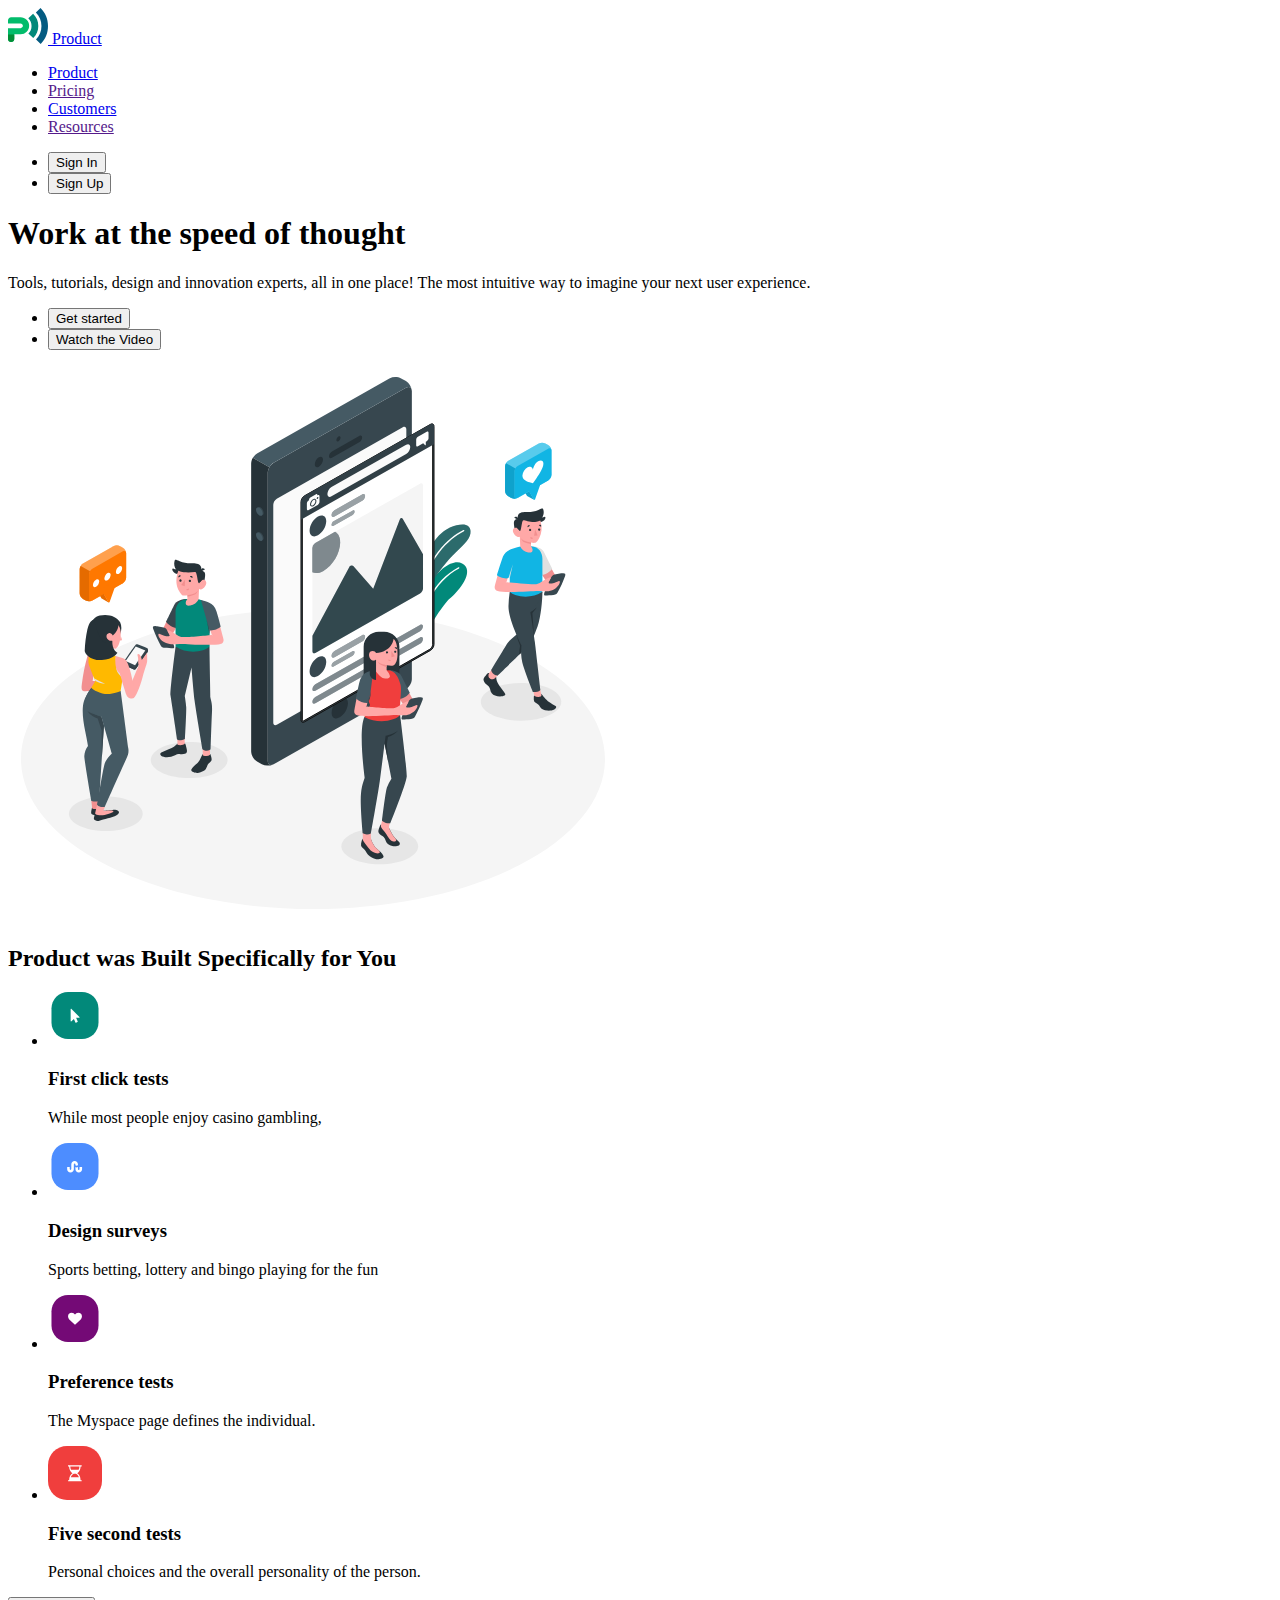
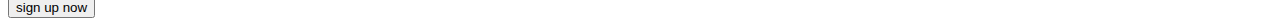
==== index.html @ b7b88cfc "add markup" ====
<!DOCTYPE html>
<html lang="en">
<head>
  <meta charset="UTF-8">
  <meta name="viewport" content="width=device-width, initial-scale=1.0">
  <title>Business promotion</title>
</head>
<body>
  <!-- HEADER -->
  <header>
    <a href="./index.html">
      <img src="./images/logo.svg" alt="Logo" width="40" height="36">
      Product
    </a>
    <nav>
      <ul>
        <li><a href="./index.html">Product</a></li>
        <li><a href="">Pricing</a></li>
        <li><a href="./customers.html">Customers</a></li>
        <li><a href="">Resources</a></li>
      </ul>
    </nav>
    <ul>
      <li><button type="button">Sign In</button></li>
      <li><button type="button">Sign Up</button></li>
    </ul>
  </header>

  <main>
    <!-- HERO SECTION  -->
    <section>
      <h1>Work at the speed of thought</h1>
      <p>Tools, tutorials, design and innovation experts, all in one place! The most intuitive way to imagine your next user experience.</p>
      <ul>
        <li><button type="button">Get started</button></li>
        <li><button type="button">Watch the Video</button></li>
      </ul>
      <img src="./images/hero-img.svg" alt="hero img" width="610" height="555">
    </section>

    <section>
      <h2>Product  was Built Specifically for You</h2>
      <ul>
        <li>
          <img src="./images/icon-1.svg" alt="icon-1" width="54" height="54">
          <h3>First click tests</h3>
          <p>While most people enjoy casino gambling,</p>
        </li>
        <li>
          <img src="./images/icon-2.svg" alt="icon-2" width="54" height="54">
          <h3>Design surveys</h3>
          <p>Sports betting, lottery and bingo playing for the fun</p>
        </li>
        <li>
          <img src="./images/icon-3.svg" alt="icon-3" width="54" height="54">
          <h3>Preference tests</h3>
          <p>The Myspace page defines the individual.</p>
        </li>
        <li>
          <img src="./images/icon-4.svg" alt="icon-4" width="54" height="54">
          <h3>Five second tests</h3>
          <p>Personal choices and the overall personality of the person. </p>
        </li>
      </ul>
      <button type="button">sign up now</button>
    </section>
  </main>

  <footer></footer>
</body>
</html>
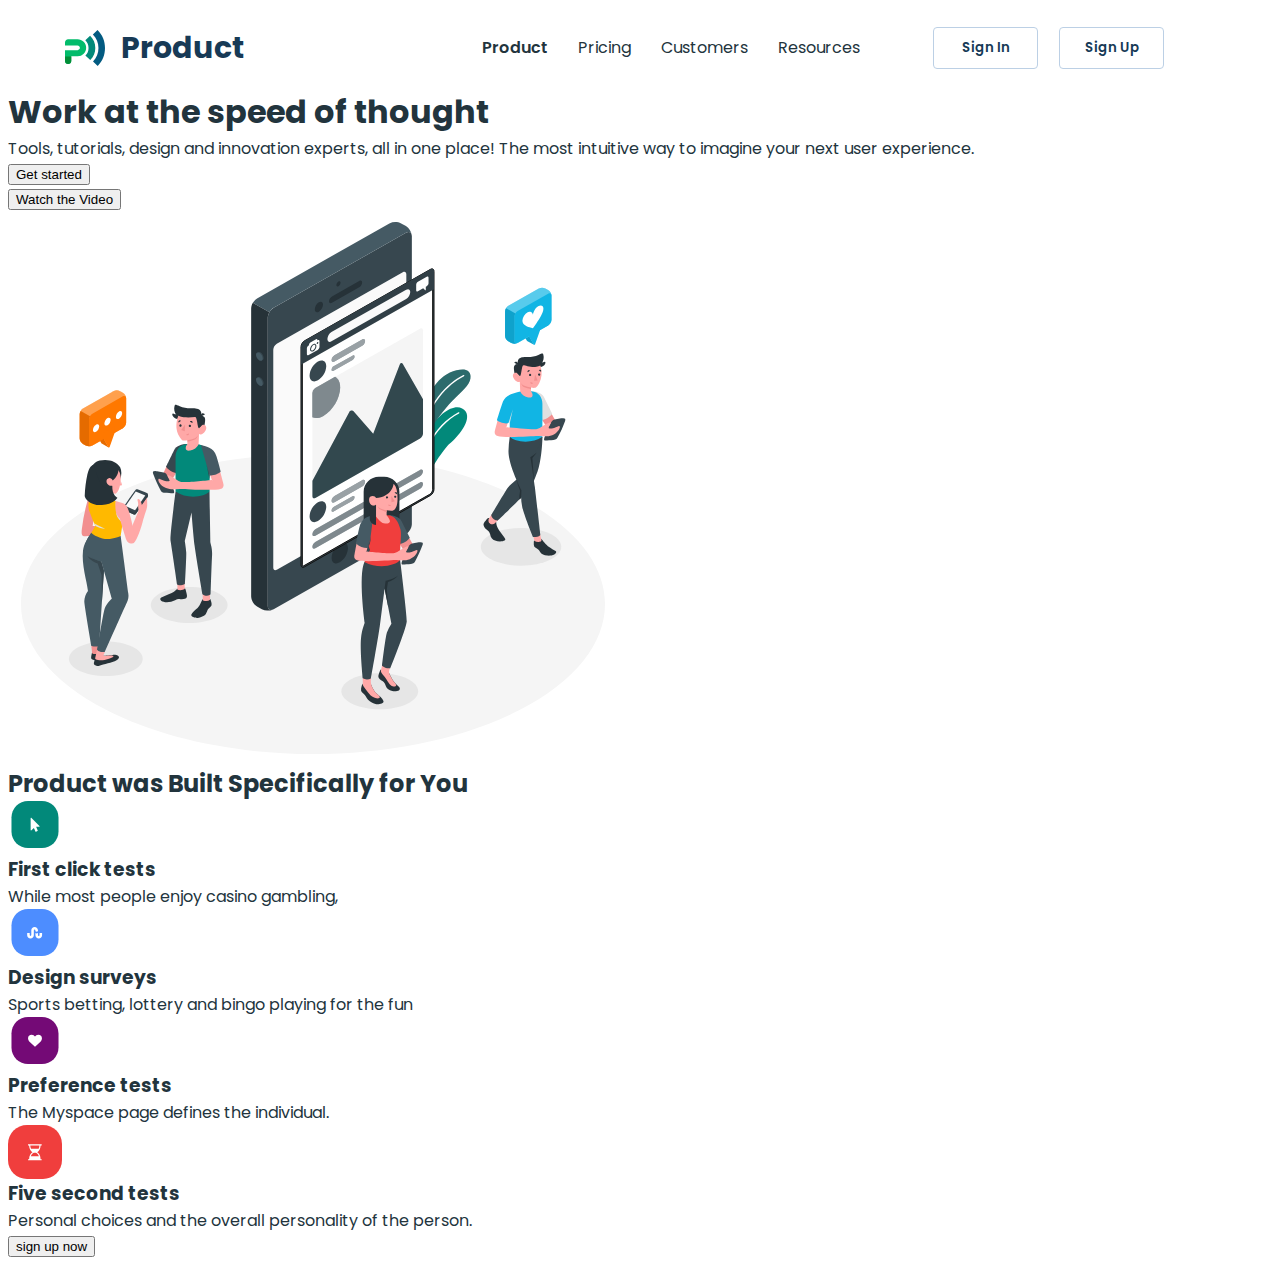
==== commit 20312553: "add header styles" ====
--- a/index.html
+++ b/index.html
@@ -1,36 +1,55 @@
 <!DOCTYPE html>
 <html lang="en">
+
 <head>
   <meta charset="UTF-8">
   <meta name="viewport" content="width=device-width, initial-scale=1.0">
   <title>Business promotion</title>
+  <link rel="stylesheet" href="https://cdnjs.cloudflare.com/ajax/libs/modern-normalize/3.0.1/modern-normalize.min.css"
+    integrity="sha512-q6WgHqiHlKyOqslT/lgBgodhd03Wp4BEqKeW6nNtlOY4quzyG3VoQKFrieaCeSnuVseNKRGpGeDU3qPmabCANg=="
+    crossorigin="anonymous" referrerpolicy="no-referrer" />
+  <link rel="preconnect" href="https://fonts.googleapis.com">
+  <link rel="preconnect" href="https://fonts.gstatic.com" crossorigin>
+  <link
+    href="https://fonts.googleapis.com/css2?family=Inter:ital,opsz,wght@0,14..32,100..900;1,14..32,100..900&family=Montserrat:ital,wght@0,100..900;1,100..900&family=Poppins:wght@400;500;600;700&family=Roboto:ital,wght@400;500;700;900&display=swap"
+    rel="stylesheet">
+  <link rel="stylesheet" href="./css/styles.css">
 </head>
+
 <body>
   <!-- HEADER -->
-  <header>
-    <a href="./index.html">
-      <img src="./images/logo.svg" alt="Logo" width="40" height="36">
-      Product
-    </a>
-    <nav>
-      <ul>
-        <li><a href="./index.html">Product</a></li>
-        <li><a href="">Pricing</a></li>
-        <li><a href="./customers.html">Customers</a></li>
-        <li><a href="">Resources</a></li>
+  <header  class="header">
+    <div class="container header-container">
+      <a class="header-logo" href="./index.html">
+        <img src="./images/logo.svg" alt="Logo" width="40" height="36">
+        Product
+      </a>
+      <nav class="header-nav">
+
+        <ul class="header-nav-list">
+          <li class="header-nav-item"><a class="header-nav-link current" href="./index.html">Product</a></li>
+          <li class="header-nav-item"><a class="header-nav-link" href="">Pricing</a></li>
+          <li class="header-nav-item"><a class="header-nav-link" href="./customers.html">Customers</a></li>
+          <li class="header-nav-item"><a class="header-nav-link" href="">Resources</a></li>
+        </ul>
+
+      </nav>
+
+      <ul class="header-btn-list">
+        <li class="header-btn-item"><button class="header-btn" type="button">Sign In</button></li>
+        <li class="header-btn-item"><button class="header-btn" type="button">Sign Up</button></li>
       </ul>
-    </nav>
-    <ul>
-      <li><button type="button">Sign In</button></li>
-      <li><button type="button">Sign Up</button></li>
-    </ul>
+
+    </div>
   </header>
 
   <main>
     <!-- HERO SECTION  -->
+
     <section>
       <h1>Work at the speed of thought</h1>
-      <p>Tools, tutorials, design and innovation experts, all in one place! The most intuitive way to imagine your next user experience.</p>
+      <p>Tools, tutorials, design and innovation experts, all in one place! The most intuitive way to imagine your next
+        user experience.</p>
       <ul>
         <li><button type="button">Get started</button></li>
         <li><button type="button">Watch the Video</button></li>
@@ -38,8 +57,9 @@
       <img src="./images/hero-img.svg" alt="hero img" width="610" height="555">
     </section>
 
+
     <section>
-      <h2>Product  was Built Specifically for You</h2>
+      <h2>Product was Built Specifically for You</h2>
       <ul>
         <li>
           <img src="./images/icon-1.svg" alt="icon-1" width="54" height="54">
@@ -68,4 +88,5 @@
 
   <footer></footer>
 </body>
+
 </html>--- a/css/styles.css
+++ b/css/styles.css
@@ -0,0 +1,103 @@
+body {
+        font-family: "Poppins", sans-serif;
+        color: #22343d;
+        background-color: #fff;
+}
+
+ul,
+ol {
+        list-style: none;
+        padding-left: 0;
+        margin: 0;
+}
+
+a {
+        text-decoration: none;
+        color: inherit;
+}
+
+h1,
+h2,
+h3,
+h4,
+h5,
+h6,
+p {
+        margin: 0;
+}
+
+button {
+        cursor: pointer;
+}
+
+img {
+        display: block;
+}
+
+.container {
+        width: 1150px;
+        padding: 0 20px;
+        margin: 0 auto;
+}
+
+/* HEADER  */
+
+.header {
+}
+
+.header-container {
+        display: flex;
+        align-items: center;
+}
+.header-logo {
+        display: flex;
+        align-items: center;
+        gap: 16px;
+        margin-right: 237px;
+        font-weight: 700;
+        font-size: 30px;
+        line-height: 0.93;
+        color: #173a56;
+}
+.header-nav {
+        margin-right: 73px;
+}
+.header-nav-list {
+        display: flex;
+        gap: 30px;
+}
+.header-nav-item {
+}
+.header-nav-link {
+        display: block;
+        padding: 26px 0;
+        line-height: 1.75;
+        color: #22343d;
+}
+.current {
+        font-weight: 600;
+}
+.header-btn-list {
+        display: flex;
+        gap: 21px;
+}
+.header-btn-item {
+}
+.header-btn {
+        border: 1px solid #bcd0e5;
+        border-radius: 4px;
+        min-width: 105px;
+        height: 42px;
+        font-family: inherit;
+        font-weight: 600;
+        text-align: center;
+        color: #173a56;
+        background-color: transparent;
+}
+
+.header-btn:hover,
+.header-btn:focus {
+        color: #fff;
+        background-color: #02897a;
+        border: none;
+}
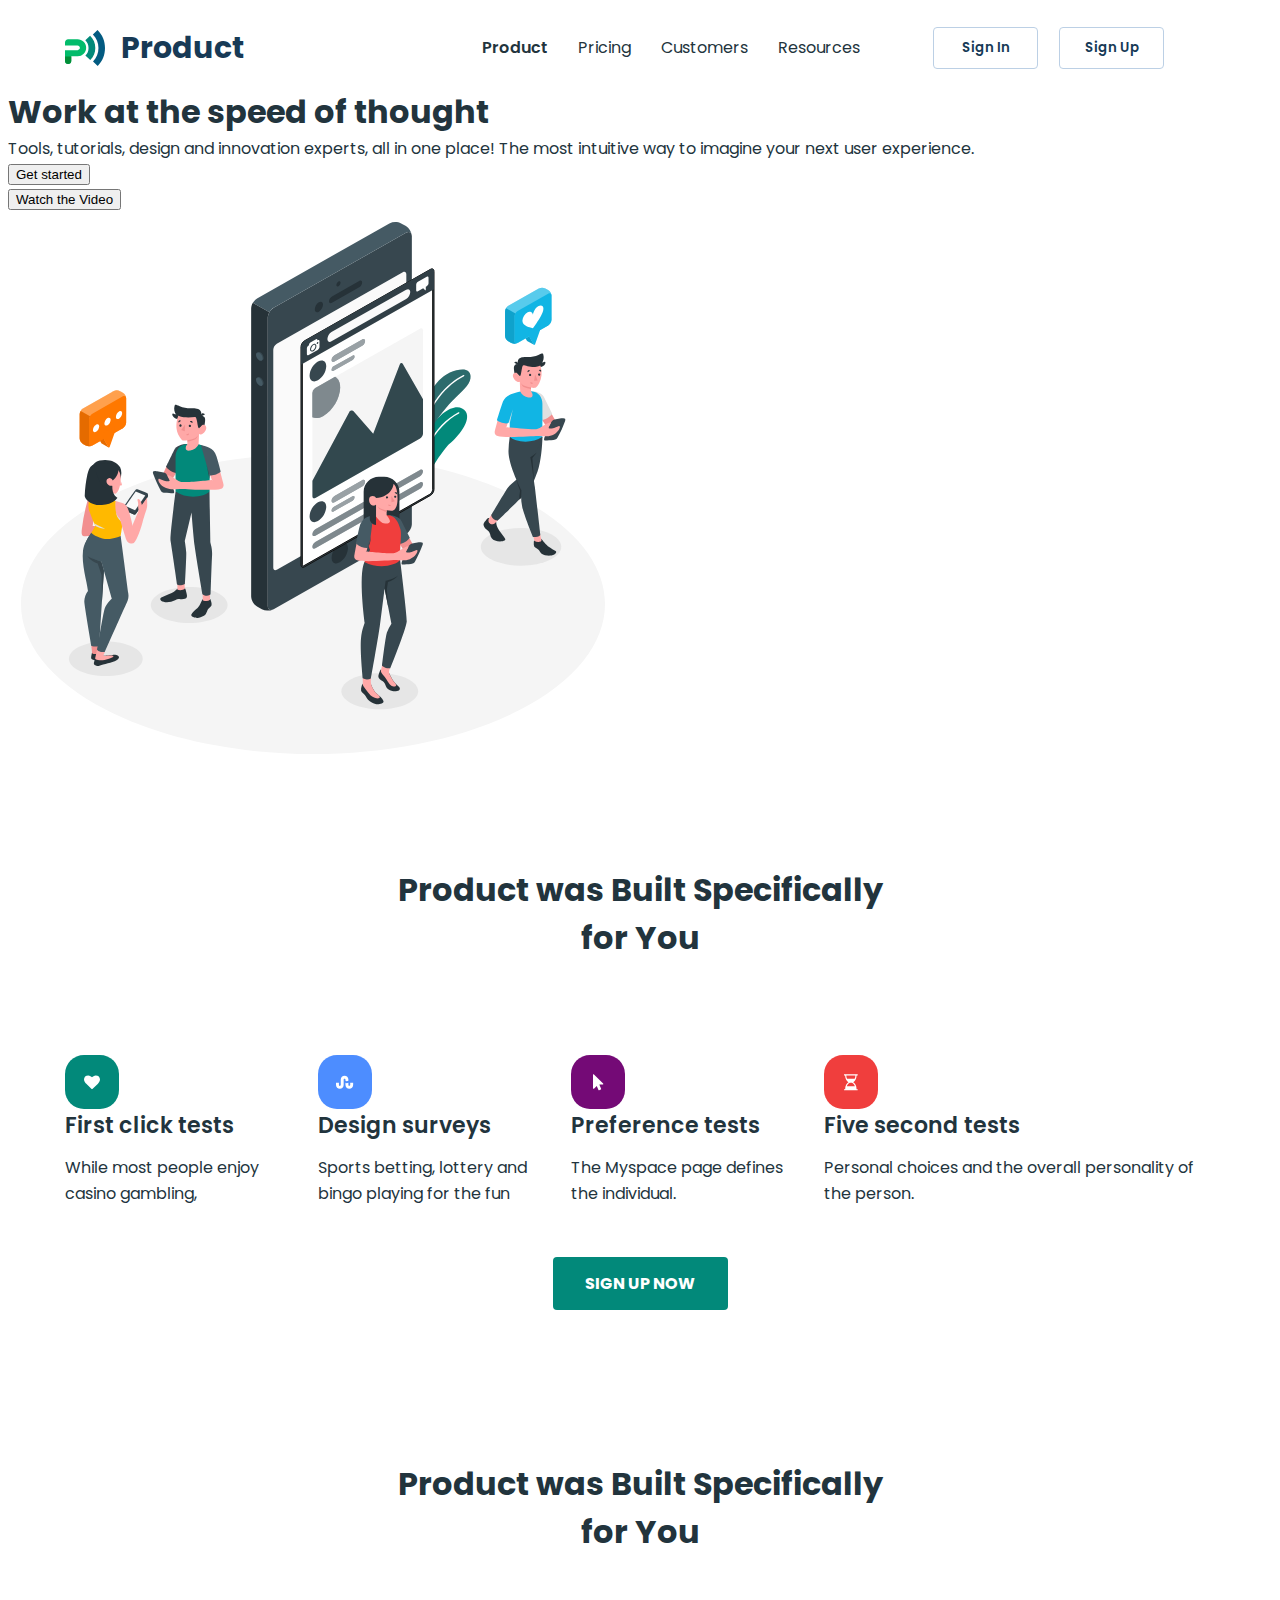
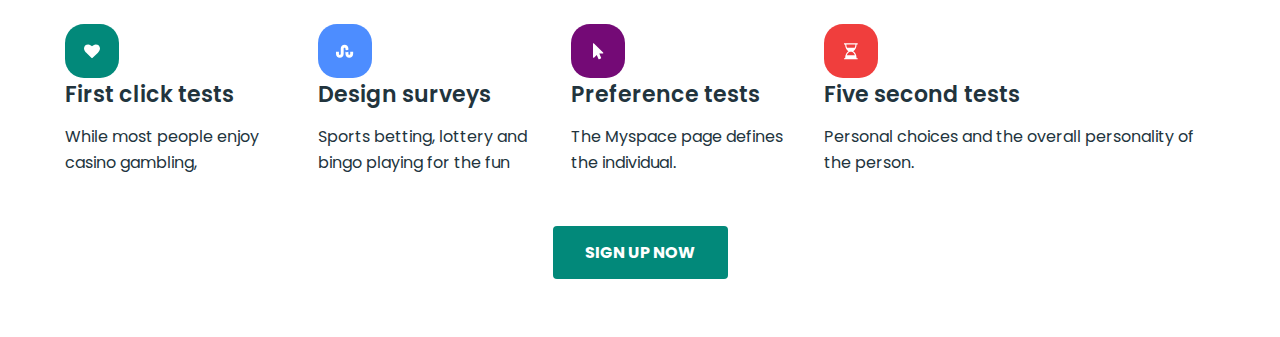
==== commit 86c08b6d: "add new elements" ====
--- a/index.html
+++ b/index.html
@@ -18,7 +18,7 @@
 
 <body>
   <!-- HEADER -->
-  <header  class="header">
+  <header class="header">
     <div class="container header-container">
       <a class="header-logo" href="./index.html">
         <img src="./images/logo.svg" alt="Logo" width="40" height="36">
@@ -58,32 +58,101 @@
     </section>
 
 
-    <section>
-      <h2>Product was Built Specifically for You</h2>
-      <ul>
-        <li>
-          <img src="./images/icon-1.svg" alt="icon-1" width="54" height="54">
-          <h3>First click tests</h3>
-          <p>While most people enjoy casino gambling,</p>
-        </li>
-        <li>
-          <img src="./images/icon-2.svg" alt="icon-2" width="54" height="54">
-          <h3>Design surveys</h3>
-          <p>Sports betting, lottery and bingo playing for the fun</p>
-        </li>
-        <li>
-          <img src="./images/icon-3.svg" alt="icon-3" width="54" height="54">
-          <h3>Preference tests</h3>
-          <p>The Myspace page defines the individual.</p>
-        </li>
-        <li>
-          <img src="./images/icon-4.svg" alt="icon-4" width="54" height="54">
-          <h3>Five second tests</h3>
-          <p>Personal choices and the overall personality of the person. </p>
-        </li>
-      </ul>
-      <button type="button">sign up now</button>
+    <section class="product">
+      <div class="container">
+        <h2 class="product-title">Product was Built Specifically for You</h2>
+        <ul class="product-list">
+          <li class="product-item">
+            <div class="product-icon-box">
+              <svg width="11" height="18">
+                <use href="./images/icons.svg#icon-cursor"></use>
+              </svg>
+            </div>
+            <h3 class="product-item-title">First click tests</h3>
+            <p class="product-item-text">While most people enjoy casino gambling,</p>
+          </li>
+          <li class="product-item">
+            <div class="product-icon-box">
+              <svg width="18" height="18">
+                <use href="./images/icons.svg#icon-wave"></use>
+              </svg>
+            </div>
+            <h3 class="product-item-title">Design surveys</h3>
+            <p class="product-item-text">Sports betting, lottery and bingo playing for the fun</p>
+          </li>
+          <li class="product-item">
+            <div class="product-icon-box">
+              <svg width="16" height="18">
+                <use href="./images/icons.svg#icon-heart"></use>
+              </svg>
+            </div>
+            <h3 class="product-item-title">Preference tests</h3>
+            <p class="product-item-text">The Myspace page defines the individual.</p>
+          </li>
+          <li class="product-item">
+            <div class="product-icon-box">
+              <svg width="14" height="18">
+                <use href="./images/icons.svg#icon-clock"></use>
+              </svg>
+            </div>
+            <h3 class="product-item-title">Five second tests</h3>
+            <p class="product-item-text">Personal choices and the overall personality of the person. </p>
+          </li>
+        </ul>
+        <button type="button" class="product-btn">sign up now</button>
+      </div>
     </section>
+
+    <section class="product">
+      <div class="container">
+        <h2 class="product-title">Product was Built Specifically for You</h2>
+        <ul class="product-list">
+          <li class="product-item">
+
+            <h3 class="product-item-title">First click tests</h3>
+            <p class="product-item-text">While most people enjoy casino gambling,</p>
+          </li>
+          <li class="product-item">
+
+            <h3 class="product-item-title">Design surveys</h3>
+            <p class="product-item-text">Sports betting, lottery and bingo playing for the fun</p>
+          </li>
+          <li class="product-item">
+
+            <h3 class="product-item-title">Preference tests</h3>
+            <p class="product-item-text">The Myspace page defines the individual.</p>
+          </li>
+          <li class="product-item">
+
+            <h3 class="product-item-title">Five second tests</h3>
+            <p class="product-item-text">Personal choices and the overall personality of the person. </p>
+          </li>
+        </ul>
+        <button type="button" class="product-btn">sign up now</button>
+      </div>
+    </section>
+
+    <!-- <section>
+     <div class="container">
+        <h2></h2>
+        <p></p>
+        <ul>
+          <li>
+            <h3></h3>
+            <p></p>
+            <h4></h4>
+            <ul>
+              <li></li>
+              <li></li>
+              <li></li>
+            </ul>
+            <button type="button"></button>
+          </li>
+          <li></li>
+          <li></li>
+        </ul>
+     </div>
+    </section> -->
   </main>
 
   <footer></footer>
--- a/css/styles.css
+++ b/css/styles.css
@@ -101,3 +101,100 @@
         background-color: #02897a;
         border: none;
 }
+
+/* PRODUCT  */
+.product {
+        padding-top: 100px;
+        padding-bottom: 50px;
+}
+.product-title {
+        font-size: 32px;
+        text-align: center;
+        max-width: 505px;
+        margin: 0 auto 50px auto;
+}
+.product-list {
+        display: flex;
+        /* gap: 30px; */
+        margin-bottom: 50px;
+}
+.product-item:not(:last-child) {
+        margin-right: 30px;
+        width: calc((100% - 90px) / 4);
+}
+
+/* .product-item:nth-child(1) .product-icon-box {
+        background-color:  #02897a;
+}
+.product-item:nth-child(2) .product-icon-box {
+        background-color:   #4d8dff;
+}
+.product-item:nth-child(3) .product-icon-box {
+        background-color:  #740a76;
+}
+.product-item:nth-child(4) .product-icon-box {
+        background-color:  #f03e3d;
+} */
+
+/* .product-icon-box {
+        display: flex;
+        align-items: center;
+        justify-content: center;
+        border-radius: 19px;
+        width: 54px;
+        height: 54px;
+       
+} */
+.product-item-title {
+        margin-top: 18px;
+        margin-bottom: 13px;
+        font-weight: 600;
+        font-size: 22px;
+}
+.product-item-text {
+        line-height: 1.63;
+        color: #22343d;
+}
+
+.product-btn {
+        border-radius: 4px;
+        min-width: 175px;
+        height: 53px;
+        background-color: #02897a;
+        font-family: inherit;
+        font-weight: 700;
+        font-size: 16px;
+        color: #fff;
+        border: none;
+        text-transform: uppercase;
+        margin: 0 auto;
+        display: block;
+}
+
+.product-item-title::before {
+        content: "";
+        border-radius: 19px;
+        width: 54px;
+        height: 54px;
+        background: #02897a;
+        display: block;
+        background-repeat: no-repeat;
+        background-position: center;
+}
+
+.product-item:nth-child(1) .product-item-title::before {
+        background-color:  #02897a;
+        background-image: url(../images/pr-icon-1.svg);
+}
+.product-item:nth-child(2) .product-item-title::before {
+        background-color:   #4d8dff;
+        background-image: url(../images/pr-icon-2.svg);
+}
+.product-item:nth-child(3) .product-item-title::before {
+        background-color:  #740a76;
+        background-image: url(../images/pr-icon-3.svg);
+}
+.product-item:nth-child(4) .product-item-title::before{
+        background-color:  #f03e3d;
+        background-image: url(../images/pr-icon-4.svg);
+}